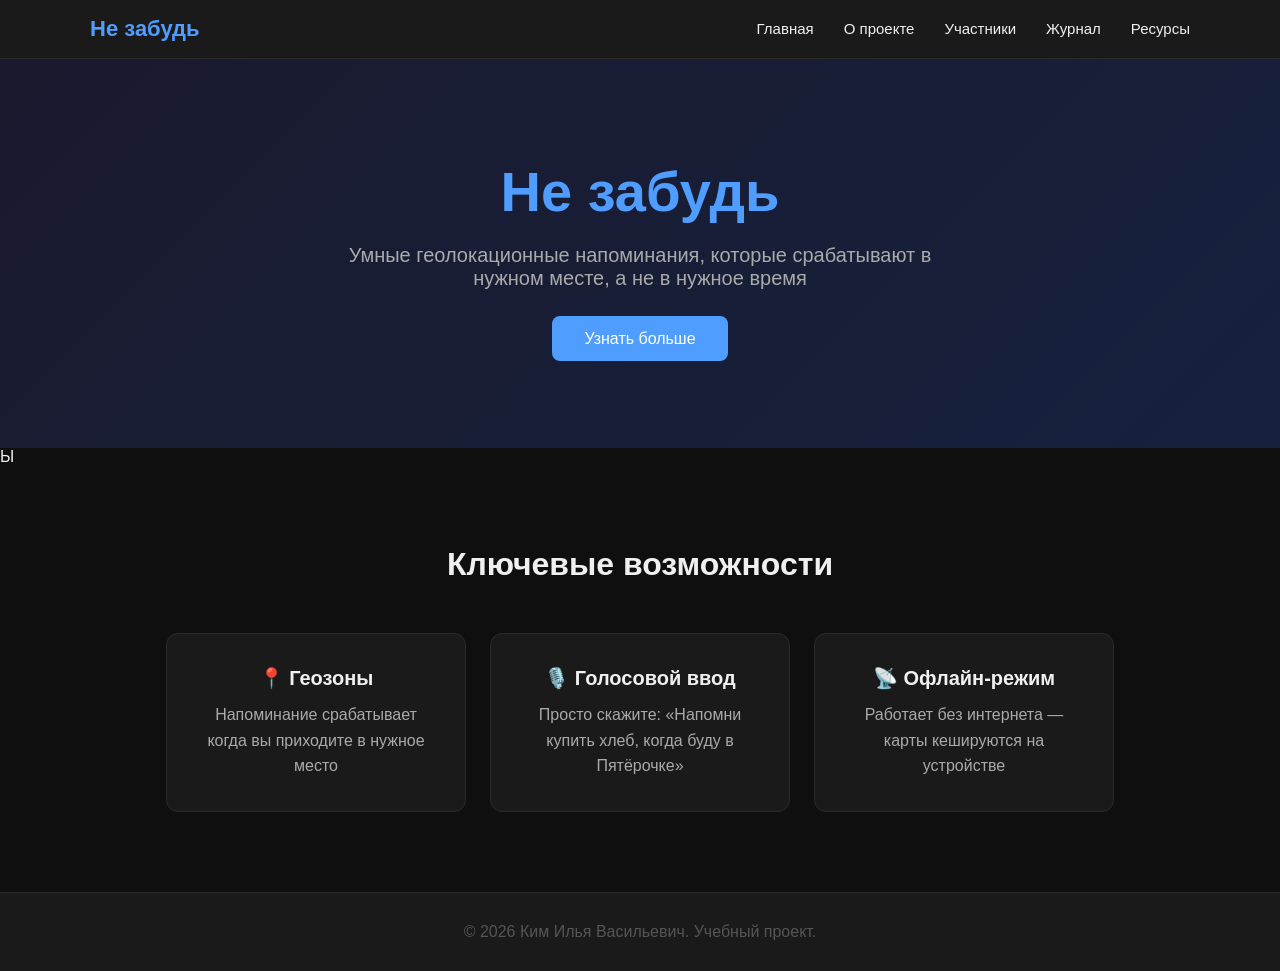
==== site/index.html @ feacd297 "Добавлена главная страница и стили" ====
<!DOCTYPE html>
<html lang="ru">
<head>
    <meta charset="UTF-8">
    <meta name="viewport" content="width=device-width, initial-scale=1.0">
    <title>Не забудь</title>
    <link rel="stylesheet" href="css/style.css">
</head>
<body>

    <header>
        <nav>
            <div class="logo">Не забудь</div>
            <ul>
                <li><a href="index.html">Главная</a></li>
                <li><a href="about.html">О проекте</a></li>
                <li><a href="team.html">Участники</a></li>
                <li><a href="journal.html">Журнал</a></li>
                <li><a href="resources.html">Ресурсы</a></li>
            </ul>
        </nav>
    </header>

    <main>
        <section class="hero">
            <h1>Не забудь</h1>
            <p>Умные геолокационные напоминания, которые срабатывают в нужном месте, а не в нужное время</p>
            <a href="about.html" class="btn">Узнать больше</a>
        </section>Ы

        <section class="features">
            <h2>Ключевые возможности</h2>
            <div class="cards">
                <div class="card">
                    <h3>📍 Геозоны</h3>
                    <p>Напоминание срабатывает когда вы приходите в нужное место</p>
                </div>
                <div class="card">
                    <h3>🎙️ Голосовой ввод</h3>
                    <p>Просто скажите: «Напомни купить хлеб, когда буду в Пятёрочке»</p>
                </div>
                <div class="card">
                    <h3>📡 Офлайн-режим</h3>
                    <p>Работает без интернета — карты кешируются на устройстве</p>
                </div>
            </div>
        </section>
    </main>

    <footer>
        <p>© 2026 Ким Илья Васильевич. Учебный проект.</p>
    </footer>

</body>
</html>
---- site/css/style.css ----
* {
    margin: 0;
    padding: 0;
    box-sizing: border-box;
}

body {
    font-family: 'Segoe UI', sans-serif;
    background-color: #0f0f0f;
    color: #f0f0f0;
}

/* НАВИГАЦИЯ */
header {
    background-color: #1a1a1a;
    padding: 16px 40px;
    position: sticky;
    top: 0;
    z-index: 100;
    border-bottom: 1px solid #2a2a2a;
}

nav {
    display: flex;
    justify-content: space-between;
    align-items: center;
    max-width: 1100px;
    margin: 0 auto;
}

.logo {
    font-size: 22px;
    font-weight: 700;
    color: #4f9eff;
}

nav ul {
    list-style: none;
    display: flex;
    gap: 30px;
}

nav ul a {
    color: #f0f0f0;
    text-decoration: none;
    font-size: 15px;
    transition: color 0.2s;
}

nav ul a:hover {
    color: #4f9eff;
}

/* ГЛАВНЫЙ БЛОК */
.hero {
    text-align: center;
    padding: 100px 20px;
    background: linear-gradient(135deg, #1a1a2e, #16213e);
}

.hero h1 {
    font-size: 56px;
    margin-bottom: 20px;
    color: #4f9eff;
}

.hero p {
    font-size: 20px;
    color: #aaa;
    max-width: 600px;
    margin: 0 auto 40px;
}

.btn {
    background-color: #4f9eff;
    color: #fff;
    padding: 14px 32px;
    border-radius: 8px;
    text-decoration: none;
    font-size: 16px;
    transition: background 0.2s;
}

.btn:hover {
    background-color: #3a8aee;
}

/* КАРТОЧКИ */
.features {
    padding: 80px 20px;
    max-width: 1100px;
    margin: 0 auto;
    text-align: center;
}

.features h2 {
    font-size: 32px;
    margin-bottom: 50px;
}

.cards {
    display: flex;
    gap: 24px;
    justify-content: center;
    flex-wrap: wrap;
}

.card {
    background-color: #1a1a1a;
    border: 1px solid #2a2a2a;
    border-radius: 12px;
    padding: 32px;
    width: 300px;
    transition: transform 0.2s;
}

.card:hover {
    transform: translateY(-4px);
}

.card h3 {
    font-size: 20px;
    margin-bottom: 12px;
}

.card p {
    color: #aaa;
    line-height: 1.6;
}

/* ФУТЕР */
footer {
    text-align: center;
    padding: 30px;
    background-color: #1a1a1a;
    color: #555;
    border-top: 1px solid #2a2a2a;
}
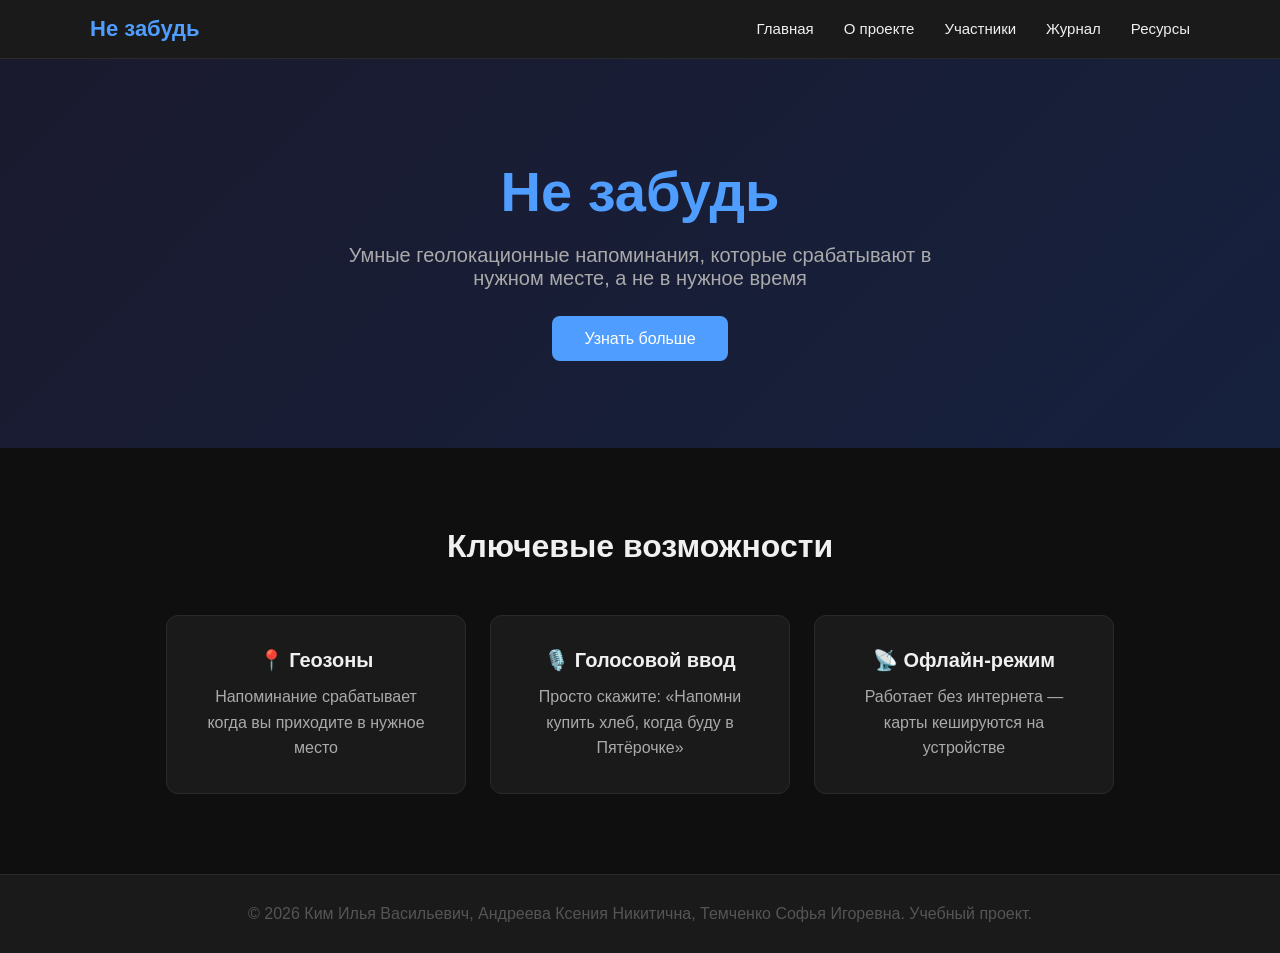
==== commit 2707b5e7: "Изменение главной страницы Добавлены все участники проекта. Исправлены некоторые ошибки" ====
--- a/site/index.html
+++ b/site/index.html
@@ -26,7 +26,7 @@
             <h1>Не забудь</h1>
             <p>Умные геолокационные напоминания, которые срабатывают в нужном месте, а не в нужное время</p>
             <a href="about.html" class="btn">Узнать больше</a>
-        </section>Ы
+        </section>
 
         <section class="features">
             <h2>Ключевые возможности</h2>
@@ -48,7 +48,7 @@
     </main>
 
     <footer>
-        <p>© 2026 Ким Илья Васильевич. Учебный проект.</p>
+        <p>© 2026 Ким Илья Васильевич, Андреева Ксения Никитична, Темченко Софья Игоревна. Учебный проект.</p>
     </footer>
 
 </body>
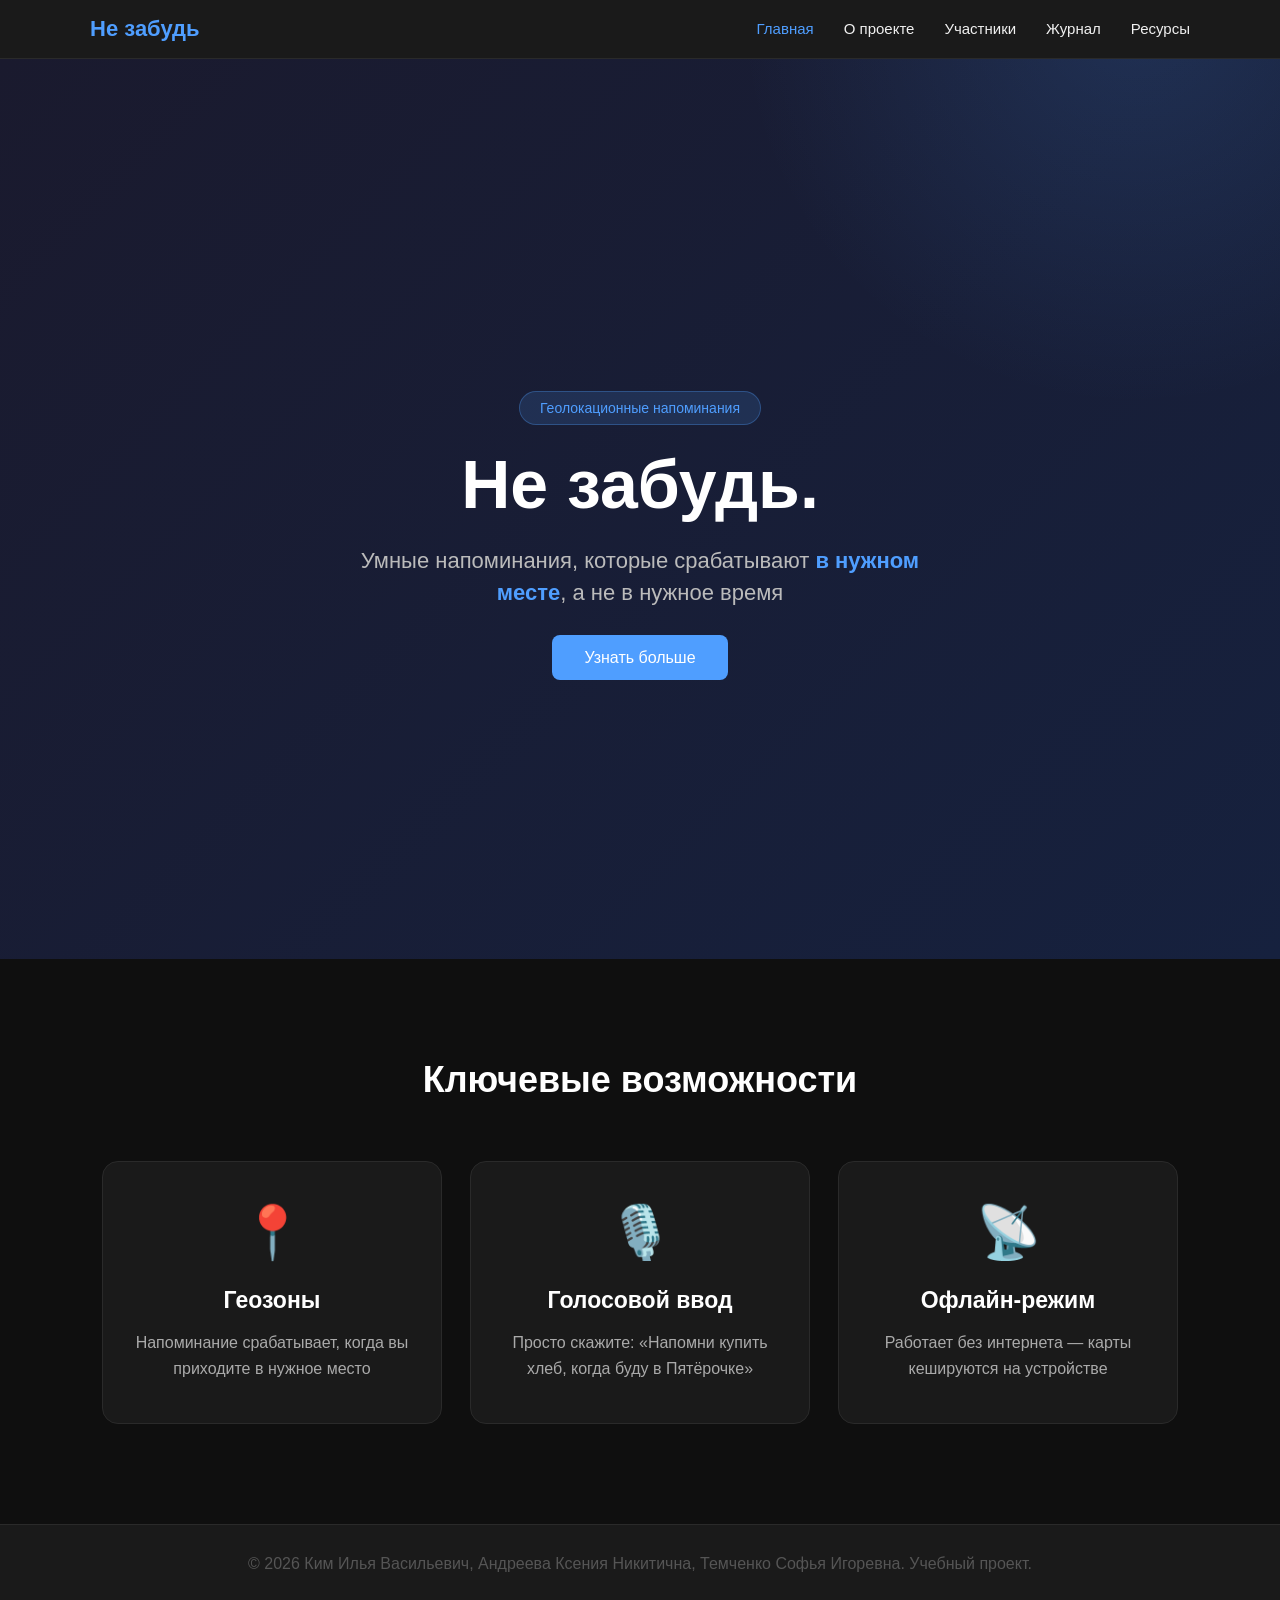
==== commit 3e8c5b74: "Изменение страниц "Главная" и "О проекте" Изменение структуры и стилей страниц "Главная" и "О проект" ====
--- a/site/index.html
+++ b/site/index.html
@@ -4,6 +4,7 @@
     <meta charset="UTF-8">
     <meta name="viewport" content="width=device-width, initial-scale=1.0">
     <title>Не забудь</title>
+    <link rel="stylesheet" href="css/base.css">
     <link rel="stylesheet" href="css/style.css">
 </head>
 <body>
@@ -12,7 +13,7 @@
         <nav>
             <div class="logo">Не забудь</div>
             <ul>
-                <li><a href="index.html">Главная</a></li>
+                <li><a href="index.html" class="active">Главная</a></li>
                 <li><a href="about.html">О проекте</a></li>
                 <li><a href="team.html">Участники</a></li>
                 <li><a href="journal.html">Журнал</a></li>
@@ -23,24 +24,34 @@
 
     <main>
         <section class="hero">
-            <h1>Не забудь</h1>
-            <p>Умные геолокационные напоминания, которые срабатывают в нужном месте, а не в нужное время</p>
-            <a href="about.html" class="btn">Узнать больше</a>
+            <div class="hero-content">
+                <div class="hero-badge">Геолокационные напоминания</div>
+                <h1>Не забудь<span class="accent">.</span></h1>
+                <p>Умные напоминания, которые срабатывают <strong>в нужном месте</strong>, а не в нужное время</p>
+                <a href="about.html" class="btn">Узнать больше</a>
+            </div>
+            
+            <div class="hero-visual">
+                <div class="mockup">📱</div>
+            </div>
         </section>
 
         <section class="features">
             <h2>Ключевые возможности</h2>
             <div class="cards">
-                <div class="card">
-                    <h3>📍 Геозоны</h3>
-                    <p>Напоминание срабатывает когда вы приходите в нужное место</p>
+                <div class="card fade-in">
+                    <div class="card-icon">📍</div>
+                    <h3>Геозоны</h3>
+                    <p>Напоминание срабатывает, когда вы приходите в нужное место</p>
                 </div>
-                <div class="card">
-                    <h3>🎙️ Голосовой ввод</h3>
+                <div class="card fade-in">
+                    <div class="card-icon">🎙️</div>
+                    <h3>Голосовой ввод</h3>
                     <p>Просто скажите: «Напомни купить хлеб, когда буду в Пятёрочке»</p>
                 </div>
-                <div class="card">
-                    <h3>📡 Офлайн-режим</h3>
+                <div class="card fade-in">
+                    <div class="card-icon">📡</div>
+                    <h3>Офлайн-режим</h3>
                     <p>Работает без интернета — карты кешируются на устройстве</p>
                 </div>
             </div>
@@ -51,5 +62,27 @@
         <p>© 2026 Ким Илья Васильевич, Андреева Ксения Никитична, Темченко Софья Игоревна. Учебный проект.</p>
     </footer>
 
+   <script>
+    const observer = new IntersectionObserver((entries) => {
+        entries.forEach(entry => {
+            if (entry.isIntersecting) {
+                entry.target.classList.add('visible');
+            }
+        });
+    }, { threshold: 0.1 });
+
+    document.querySelectorAll('.fade-in').forEach(el => observer.observe(el));
+
+    // Максимально плавная анимация hero
+    function animateHero() {
+        const heroContent = document.querySelector('.hero-content');
+        heroContent.classList.add('visible');
+    }
+
+    window.addEventListener('load', () => {
+        setTimeout(animateHero, 500); // старт чуть позже
+    });
+</script>
+
 </body>
 </html>
--- a/site/css/base.css
+++ b/site/css/base.css
@@ -0,0 +1,134 @@
+* {
+    margin: 0;
+    padding: 0;
+    box-sizing: border-box;
+}
+
+body {
+    font-family: 'Segoe UI', sans-serif;
+    background-color: #0f0f0f;
+    color: #f0f0f0;
+}
+
+/* НАВИГАЦИЯ */
+header {
+    background-color: #1a1a1a;
+    padding: 16px 40px;
+    position: sticky;
+    top: 0;
+    z-index: 100;
+    border-bottom: 1px solid #2a2a2a;
+}
+
+nav {
+    display: flex;
+    justify-content: space-between;
+    align-items: center;
+    max-width: 1100px;
+    margin: 0 auto;
+}
+
+.logo {
+    font-size: 22px;
+    font-weight: 700;
+    color: #4f9eff;
+}
+
+nav ul {
+    list-style: none;
+    display: flex;
+    gap: 30px;
+}
+
+nav ul a {
+    color: #f0f0f0;
+    text-decoration: none;
+    font-size: 15px;
+    transition: color 0.2s;
+}
+
+nav ul a:hover {
+    color: #4f9eff;
+}
+
+nav ul a.active {
+    color: #4f9eff;
+}
+
+/* КНОПКА */
+.btn {
+    background-color: #4f9eff;
+    color: #fff;
+    padding: 14px 32px;
+    border-radius: 8px;
+    text-decoration: none;
+    font-size: 16px;
+    transition: background 0.2s;
+}
+
+.btn:hover {
+    background-color: #3a8aee;
+}
+
+/* ФУТЕР */
+footer {
+    text-align: center;
+    padding: 30px;
+    background-color: #1a1a1a;
+    color: #555;
+    border-top: 1px solid #2a2a2a;
+}
+
+/* АНИМАЦИИ */
+.fade-in {
+    opacity: 0;
+    transform: translateY(24px);
+    transition: opacity 0.6s ease, transform 0.6s ease;
+}
+
+.fade-in.visible {
+    opacity: 1;
+    transform: translateY(0);
+}
+
+/* PAGE HERO (общий для всех страниц) */
+.page-hero {
+    text-align: center;
+    padding: 80px 20px;
+    background: linear-gradient(135deg, #1a1a2e, #16213e);
+    position: relative;
+    overflow: hidden;
+}
+
+.page-hero::before {
+    content: '';
+    position: absolute;
+    width: 400px;
+    height: 400px;
+    background: radial-gradient(circle, rgba(79,158,255,0.15), transparent);
+    top: -100px;
+    right: -100px;
+    border-radius: 50%;
+}
+
+.page-tag {
+    display: inline-block;
+    background: rgba(79,158,255,0.15);
+    color: #4f9eff;
+    padding: 6px 16px;
+    border-radius: 20px;
+    font-size: 13px;
+    margin-bottom: 16px;
+    border: 1px solid rgba(79,158,255,0.3);
+}
+
+.page-hero h1 {
+    font-size: 48px;
+    color: #fff;
+    margin-bottom: 12px;
+}
+
+.page-hero p {
+    color: #aaa;
+    font-size: 18px;
+}
--- a/site/css/style.css
+++ b/site/css/style.css
@@ -1,106 +1,113 @@
-* {
-    margin: 0;
-    padding: 0;
-    box-sizing: border-box;
-}
-
-body {
-    font-family: 'Segoe UI', sans-serif;
-    background-color: #0f0f0f;
-    color: #f0f0f0;
-}
-
-/* НАВИГАЦИЯ */
-header {
-    background-color: #1a1a1a;
-    padding: 16px 40px;
-    position: sticky;
-    top: 0;
-    z-index: 100;
-    border-bottom: 1px solid #2a2a2a;
-}
-
-nav {
+/* ==================== HERO ==================== */
+.hero {
+    min-height: 100vh;
     display: flex;
-    justify-content: space-between;
     align-items: center;
-    max-width: 1100px;
-    margin: 0 auto;
-}
-
-.logo {
+    justify-content: center;
+    position: relative;
+    background: linear-gradient(135deg, #1a1a2e, #16213e);
+    overflow: hidden;
+    padding: 120px 20px 80px;
+}
+
+.hero::before {
+    content: '';
+    position: absolute;
+    top: -50%;
+    right: -20%;
+    width: 800px;
+    height: 800px;
+    background: radial-gradient(circle, rgba(79, 158, 255, 0.15), transparent 70%);
+    z-index: 1;
+}
+
+.hero-content {
+    max-width: 700px;
+    text-align: center;
+    z-index: 2;
+    position: relative;
+}
+
+.hero-badge {
+    display: inline-block;
+    background: rgba(79, 158, 255, 0.15);
+    color: #4f9eff;
+    padding: 8px 20px;
+    border-radius: 50px;
+    font-size: 14px;
+    font-weight: 500;
+    margin-bottom: 24px;
+    border: 1px solid rgba(79, 158, 255, 0.3);
+}
+
+.hero h1 {
+    font-size: 68px;
+    line-height: 1.05;
+    margin-bottom: 24px;
+    color: #fff;
+}
+
+.hero h1 .accent {
+    color: #fff;
+}
+
+.hero p {
     font-size: 22px;
-    font-weight: 700;
+    color: #bbb;
+    max-width: 620px;
+    margin: 0 auto 40px;
+    line-height: 1.45;
+}
+
+.hero p strong {
     color: #4f9eff;
 }
 
-nav ul {
-    list-style: none;
+/* Мокап телефона */
+.hero-visual {
+    position: absolute;
+    bottom: -60px;
+    right: 8%;
+    width: 280px;
+    height: 580px;
+    background: #111;
+    border: 14px solid #1f1f1f;
+    border-radius: 48px;
+    box-shadow: 0 30px 70px rgba(0, 0, 0, 0.7);
+    z-index: 2;
+    display: none; /* Скрыл по умолчанию, чтобы не ломал на маленьких экранах */
+}
+
+.mockup {
+    width: 100%;
+    height: 100%;
+    background: linear-gradient(180deg, #1a1a2e, #0f0f0f);
+    border-radius: 36px;
     display: flex;
-    gap: 30px;
-}
-
-nav ul a {
-    color: #f0f0f0;
-    text-decoration: none;
-    font-size: 15px;
-    transition: color 0.2s;
-}
-
-nav ul a:hover {
+    align-items: center;
+    justify-content: center;
+    font-size: 80px;
     color: #4f9eff;
 }
 
-/* ГЛАВНЫЙ БЛОК */
-.hero {
-    text-align: center;
+/* ==================== FEATURES ==================== */
+.features {
     padding: 100px 20px;
-    background: linear-gradient(135deg, #1a1a2e, #16213e);
-}
-
-.hero h1 {
-    font-size: 56px;
-    margin-bottom: 20px;
-    color: #4f9eff;
-}
-
-.hero p {
-    font-size: 20px;
-    color: #aaa;
-    max-width: 600px;
-    margin: 0 auto 40px;
-}
-
-.btn {
-    background-color: #4f9eff;
-    color: #fff;
-    padding: 14px 32px;
-    border-radius: 8px;
-    text-decoration: none;
-    font-size: 16px;
-    transition: background 0.2s;
-}
-
-.btn:hover {
-    background-color: #3a8aee;
-}
-
-/* КАРТОЧКИ */
-.features {
-    padding: 80px 20px;
-    max-width: 1100px;
+    max-width: 1200px;
     margin: 0 auto;
     text-align: center;
+    background-color: #0f0f0f;
 }
 
 .features h2 {
-    font-size: 32px;
-    margin-bottom: 50px;
+    font-size: 36px;
+    margin-bottom: 60px;
+    color: #fff;
 }
 
 .cards {
     display: flex;
-    gap: 24px;
+    gap: 28px;
     justify-content: center;
     flex-wrap: wrap;
 }
@@ -108,31 +115,88 @@
 .card {
     background-color: #1a1a1a;
     border: 1px solid #2a2a2a;
-    border-radius: 12px;
-    padding: 32px;
-    width: 300px;
-    transition: transform 0.2s;
+    border-radius: 16px;
+    padding: 40px 28px;
+    width: 340px;
+    transition: all 0.4s cubic-bezier(0.4, 0, 0.2, 1);
+    position: relative;
+    overflow: hidden;
+}
+
+.card::before {
+    content: '';
+    position: absolute;
+    top: 0;
+    left: 0;
+    width: 100%;
+    height: 4px;
+    background: linear-gradient(to right, transparent, #4f9eff, transparent);
+    transform: scaleX(0);
+    transition: transform 0.4s ease;
 }
 
 .card:hover {
-    transform: translateY(-4px);
+    transform: translateY(-12px);
+    border-color: #4f9eff;
+    box-shadow: 0 25px 50px rgba(79, 158, 255, 0.15);
+}
+
+.card:hover::before {
+    transform: scaleX(1);
+}
+
+.card-icon {
+    font-size: 52px;
+    margin-bottom: 24px;
+    transition: transform 0.4s ease;
+}
+
+.card:hover .card-icon {
+    transform: scale(1.2) rotate(8deg);
 }
 
 .card h3 {
-    font-size: 20px;
-    margin-bottom: 12px;
+    font-size: 23px;
+    margin-bottom: 16px;
+    color: #fff;
 }
 
 .card p {
     color: #aaa;
-    line-height: 1.6;
-}
-
-/* ФУТЕР */
-footer {
-    text-align: center;
-    padding: 30px;
-    background-color: #1a1a1a;
-    color: #555;
-    border-top: 1px solid #2a2a2a;
+    line-height: 1.65;
+}
+
+/* ==================== STAGGERED HERO ANIMATION ==================== */
+/* Максимально плавная версия */
+.hero-content > * {
+    opacity: 0;
+    transform: translateY(35px);
+    transition: all 1.35s cubic-bezier(0.25, 0.1, 0.25, 1);
+}
+
+.hero-badge {
+    transition-delay: 0.3s;
+}
+
+.hero h1 {
+    transition-delay: 0.7s;
+}
+
+.hero p {
+    transition-delay: 1.2s;
+}
+
+.hero .btn {
+    transition-delay: 1.7s;
+}
+
+/* Активное состояние */
+.hero-content.visible > * {
+    opacity: 1;
+    transform: translateY(0);
+}
+
+/* Цвет точки в заголовке */
+.hero h1 .accent {
+    color: #fff;
 }
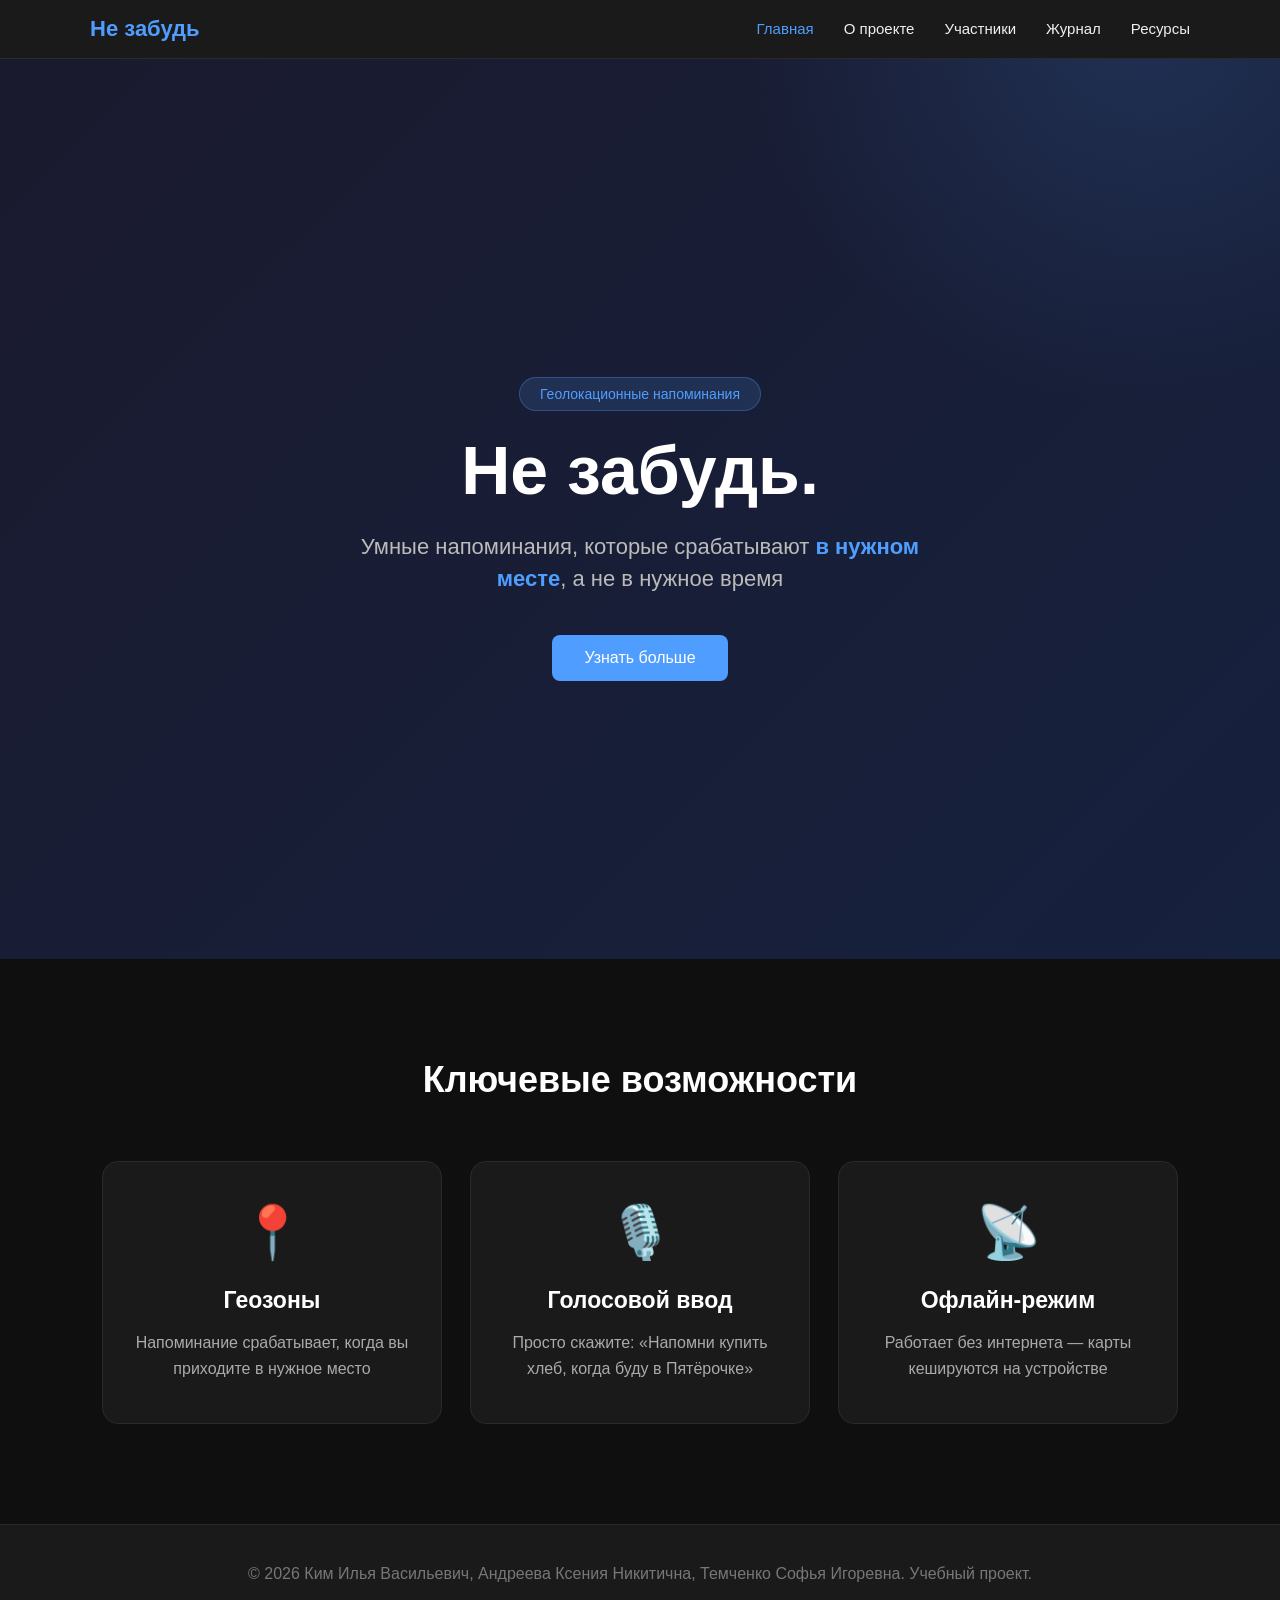
==== commit 68c00dd2: "Страница участников и расширение страницы О проекте" ====
--- a/site/index.html
+++ b/site/index.html
@@ -15,7 +15,7 @@
             <ul>
                 <li><a href="index.html" class="active">Главная</a></li>
                 <li><a href="about.html">О проекте</a></li>
-                <li><a href="team.html">Участники</a></li>
+                <li><a href="participants.html">Участники</a></li>
                 <li><a href="journal.html">Журнал</a></li>
                 <li><a href="resources.html">Ресурсы</a></li>
             </ul>
--- a/site/css/base.css
+++ b/site/css/base.css
@@ -1,134 +1,626 @@
+/* ==================== ОБЩИЕ СТИЛИ ==================== */
+/* Эти стили применяются ко всем страницам сайта */
+
 * {
-    margin: 0;
-    padding: 0;
-    box-sizing: border-box;
+  margin: 0;
+  padding: 0;
+  box-sizing: border-box;
 }
 
 body {
-    font-family: 'Segoe UI', sans-serif;
-    background-color: #0f0f0f;
-    color: #f0f0f0;
+  font-family: 'Inter', 'Segoe UI', sans-serif;
+  background-color: #0f0f0f;
+  color: #f0f0f0;
 }
 
 /* НАВИГАЦИЯ */
 header {
-    background-color: #1a1a1a;
-    padding: 16px 40px;
-    position: sticky;
-    top: 0;
-    z-index: 100;
-    border-bottom: 1px solid #2a2a2a;
+  background-color: #1a1a1a;
+  padding: 16px 40px;
+  position: sticky;
+  top: 0;
+  z-index: 100;
+  border-bottom: 1px solid #2a2a2a;
 }
 
 nav {
-    display: flex;
-    justify-content: space-between;
-    align-items: center;
-    max-width: 1100px;
-    margin: 0 auto;
+  display: flex;
+  justify-content: space-between;
+  align-items: center;
+  max-width: 1100px;
+  margin: 0 auto;
 }
 
 .logo {
-    font-size: 22px;
-    font-weight: 700;
-    color: #4f9eff;
+  font-size: 22px;
+  font-weight: 700;
+  color: #4f9eff;
 }
 
 nav ul {
-    list-style: none;
-    display: flex;
-    gap: 30px;
+  list-style: none;
+  display: flex;
+  gap: 30px;
 }
 
 nav ul a {
-    color: #f0f0f0;
-    text-decoration: none;
-    font-size: 15px;
-    transition: color 0.2s;
-}
-
-nav ul a:hover {
-    color: #4f9eff;
-}
-
-nav ul a.active {
-    color: #4f9eff;
+  color: #f0f0f0;
+  text-decoration: none;
+  font-size: 15px;
+  transition: color 0.2s;
+}
+
+nav ul a:hover, nav ul a.active {
+  color: #4f9eff;
 }
 
 /* КНОПКА */
 .btn {
-    background-color: #4f9eff;
-    color: #fff;
-    padding: 14px 32px;
-    border-radius: 8px;
-    text-decoration: none;
-    font-size: 16px;
-    transition: background 0.2s;
+  background-color: #4f9eff;
+  color: #fff;
+  padding: 14px 32px;
+  border-radius: 8px;
+  text-decoration: none;
+  font-size: 16px;
+  transition: background 0.2s;
+  display: inline-block;
 }
 
 .btn:hover {
-    background-color: #3a8aee;
+  background-color: #3a8aee;
 }
 
 /* ФУТЕР */
 footer {
-    text-align: center;
-    padding: 30px;
-    background-color: #1a1a1a;
-    color: #555;
-    border-top: 1px solid #2a2a2a;
+  text-align: center;
+  padding: 40px 20px;
+  background-color: #1a1a1a;
+  color: #777;
+  border-top: 1px solid #2a2a2a;
+}
+
+footer .polytech-note {
+  color: #4f9eff;
+  font-weight: 600;
+  margin-bottom: 10px;
+  font-size: 15px;
 }
 
 /* АНИМАЦИИ */
 .fade-in {
-    opacity: 0;
-    transform: translateY(24px);
-    transition: opacity 0.6s ease, transform 0.6s ease;
+  opacity: 0;
+  transform: translateY(24px);
+  transition: opacity 0.8s ease, transform 0.8s ease;
 }
 
 .fade-in.visible {
-    opacity: 1;
-    transform: translateY(0);
-}
-
-/* PAGE HERO (общий для всех страниц) */
+  opacity: 1;
+  transform: translateY(0);
+}
+
+
+/* ==================== СТИЛИ СТРАНИЦЫ "О ПРОЕКТЕ" (about.html) ==================== */
+
+/* HERO секция */
 .page-hero {
+  min-height: 100vh;
+  display: flex;
+  flex-direction: column;
+  align-items: center;
+  justify-content: center;
+  text-align: center;
+  padding: 80px 20px;
+  background: linear-gradient(135deg, #1a1a2e, #16213e);
+  position: relative;
+  overflow: hidden;
+}
+
+.page-hero::before {
+  content: '';
+  position: absolute;
+  width: 600px;
+  height: 600px;
+  background: radial-gradient(circle, rgba(79,158,255,0.15), transparent);
+  top: -150px;
+  right: -150px;
+  border-radius: 50%;
+}
+
+.page-tag {
+  display: inline-block;
+  background: rgba(79,158,255,0.15);
+  color: #4f9eff;
+  padding: 8px 20px;
+  border-radius: 50px;
+  font-size: 14px;
+  font-weight: 500;
+  margin-bottom: 24px;
+  border: 1px solid rgba(79,158,255,0.3);
+}
+
+.page-hero h1 {
+  font-size: 64px;
+  color: #fff;
+  margin-bottom: 24px;
+  line-height: 1.1;
+}
+
+.page-hero p {
+  color: #bbb;
+  font-size: 22px;
+  max-width: 700px;
+  margin: 0 auto;
+  line-height: 1.5;
+}
+
+.page-hero p strong {
+  color: #4f9eff;
+}
+
+/* Секция "Контекстная слепота" */
+.context-blindness {
+  min-height: 100vh;
+  display: flex;
+  flex-direction: column;
+  justify-content: center;
+  padding: 100px 20px;
+  max-width: 1200px;
+  margin: 0 auto;
+  text-align: center;
+}
+
+.context-blindness h2 {
+  font-size: 40px;
+  margin-bottom: 20px;
+  color: #fff;
+}
+
+.context-blindness > p {
+  font-size: 18px;
+  color: #aaa;
+  max-width: 800px;
+  margin: 0 auto 60px;
+  line-height: 1.6;
+}
+
+.process-wrapper {
+  display: flex;
+  align-items: center;
+  justify-content: center;
+  flex-wrap: wrap;
+  gap: 16px;
+}
+
+.process-card {
+  background-color: #1a1a1a;
+  border: 1px solid #2a2a2a;
+  border-radius: 16px;
+  padding: 40px 24px;
+  width: 300px;
+  text-align: center;
+  transition: all 0.4s cubic-bezier(0.4, 0, 0.2, 1);
+  position: relative;
+  overflow: hidden;
+}
+
+.process-card::before {
+  content: '';
+  position: absolute;
+  top: 0;
+  left: 0;
+  width: 100%;
+  height: 4px;
+  background: linear-gradient(to right, transparent, #4f9eff, transparent);
+  transform: scaleX(0);
+  transition: transform 0.4s ease;
+}
+
+.process-card:hover {
+  transform: translateY(-12px);
+  border-color: #4f9eff;
+  box-shadow: 0 25px 50px rgba(79, 158, 255, 0.15);
+}
+
+.process-card:hover::before {
+  transform: scaleX(1);
+}
+
+.process-card svg {
+  width: 120px;
+  height: 120px;
+  margin-bottom: 24px;
+  transition: transform 0.4s ease;
+}
+
+.process-card:hover svg {
+  transform: scale(1.1);
+}
+
+.process-card h3 {
+  font-size: 20px;
+  color: #fff;
+  margin-bottom: 12px;
+}
+
+.process-card p {
+  color: #aaa;
+  font-size: 15px;
+  line-height: 1.5;
+}
+
+.process-arrow {
+  display: flex;
+  align-items: center;
+  justify-content: center;
+  color: #4f9eff;
+  opacity: 0.6;
+  flex-shrink: 0;
+}
+
+.process-arrow svg {
+  width: 32px;
+  height: 32px;
+}
+
+/* Секция "Преимущества" */
+.advantages {
+  padding: 100px 20px;
+  background-color: #121212;
+}
+
+.advantages-inner {
+  max-width: 1200px;
+  margin: 0 auto;
+  text-align: center;
+}
+
+.advantages h2 {
+  font-size: 36px;
+  margin-bottom: 60px;
+  color: #fff;
+}
+
+.advantages-grid {
+  display: flex;
+  flex-wrap: wrap;
+  gap: 24px;
+  justify-content: center;
+}
+
+.advantage-item {
+  flex: 1 1 180px;
+  max-width: 220px;
+  background: #1a1a1a;
+  padding: 30px 20px;
+  border-radius: 12px;
+  border: 1px solid #2a2a2a;
+  transition: all 0.3s ease;
+  text-align: center;
+}
+
+.advantage-item:hover {
+  border-color: #4f9eff;
+  background: #1f1f1f;
+  transform: translateY(-5px);
+}
+
+.advantage-item svg {
+  width: 48px;
+  height: 48px;
+  margin-bottom: 16px;
+  color: #4f9eff;
+}
+
+.advantage-item h4 {
+  color: #fff;
+  font-size: 18px;
+  margin-bottom: 10px;
+}
+
+.advantage-item p {
+  color: #aaa;
+  font-size: 14px;
+  line-height: 1.5;
+}
+
+/* Секция "Целевая аудитория" */
+.target-audience {
+  padding: 100px 20px;
+  max-width: 1200px;
+  margin: 0 auto;
+  text-align: center;
+}
+
+.target-audience h2 {
+  font-size: 36px;
+  margin-bottom: 20px;
+  color: #fff;
+}
+
+.target-audience > p {
+  font-size: 18px;
+  color: #aaa;
+  max-width: 800px;
+  margin: 0 auto 60px;
+  line-height: 1.6;
+}
+
+.audience-cards {
+  display: flex;
+  gap: 30px;
+  justify-content: center;
+  flex-wrap: wrap;
+  margin-bottom: 40px;
+}
+
+.audience-card {
+  background: #1a1a1a;
+  border: 1px solid #2a2a2a;
+  border-radius: 16px;
+  padding: 40px 30px;
+  width: 320px;
+  text-align: center;
+  transition: all 0.3s ease;
+}
+
+.audience-card:hover {
+  transform: translateY(-8px);
+  border-color: #4f9eff;
+}
+
+.audience-card svg {
+  width: 72px;
+  height: 72px;
+  margin-bottom: 20px;
+  color: #4f9eff;
+}
+
+.audience-card h3 {
+  color: #fff;
+  font-size: 20px;
+  margin-bottom: 12px;
+}
+
+.audience-card p {
+  color: #aaa;
+  font-size: 15px;
+  line-height: 1.5;
+}
+
+.economic-model {
+  background: rgba(79, 158, 255, 0.05);
+  border: 1px solid rgba(79, 158, 255, 0.2);
+  border-radius: 12px;
+  padding: 30px;
+  max-width: 800px;
+  margin: 0 auto;
+  color: #ccc;
+  font-size: 16px;
+  line-height: 1.6;
+}
+
+.economic-model strong {
+  color: #4f9eff;
+}
+
+
+/* ==================== СТИЛИ СТРАНИЦЫ "УЧАСТНИКИ" (participants.html) ==================== */
+
+.participant-section {
+  min-height: 100vh;
+  display: flex;
+  align-items: center;
+  justify-content: center;
+  padding: 80px 20px;
+  position: relative;
+  overflow: hidden;
+}
+
+.participant-section::before {
+  content: '';
+  position: absolute;
+  width: 600px;
+  height: 600px;
+  background: radial-gradient(circle, rgba(79,158,255,0.08), transparent);
+  border-radius: 50%;
+  pointer-events: none;
+}
+
+.participant-section:nth-child(odd)::before {
+  top: -100px;
+  right: -100px;
+}
+
+.participant-section:nth-child(even)::before {
+  bottom: -100px;
+  left: -100px;
+}
+
+.participant-grid {
+  max-width: 1100px;
+  width: 100%;
+  display: grid;
+  grid-template-columns: 1fr 1fr;
+  gap: 80px;
+  align-items: center;
+  z-index: 1;
+}
+
+/* Swap order for even sections (right image) */
+.participant-section:nth-child(even) .participant-grid {
+  direction: rtl;
+}
+
+.participant-section:nth-child(even) .participant-grid > * {
+  direction: ltr;
+}
+
+.participant-image-wrapper {
+  display: flex;
+  justify-content: center;
+  align-items: center;
+}
+
+.participant-image {
+  width: 320px;
+  height: 320px;
+  border-radius: 50%;
+  object-fit: cover;
+  border: 4px solid #4f9eff;
+  box-shadow: 0 0 40px rgba(79, 158, 255, 0.2);
+  background-color: #1a1a1a;
+}
+
+.participant-info h2 {
+  font-size: 36px;
+  color: #fff;
+  margin-bottom: 8px;
+}
+
+.participant-group {
+  color: #4f9eff;
+  font-size: 18px;
+  font-weight: 600;
+  margin-bottom: 12px;
+}
+
+.participant-specialty {
+  color: #aaa;
+  font-size: 16px;
+  margin-bottom: 30px;
+  padding-bottom: 20px;
+  border-bottom: 1px solid #2a2a2a;
+}
+
+.participant-desc {
+  color: #ccc;
+  font-size: 16px;
+  line-height: 1.7;
+}
+
+.participant-section .participant-grid {
+  opacity: 0;
+  transform: translateY(40px);
+  transition: opacity 1s cubic-bezier(0.25, 0.1, 0.25, 1), 
+              transform 1s cubic-bezier(0.25, 0.1, 0.25, 1);
+}
+
+.participant-section.visible .participant-grid {
+  opacity: 1;
+  transform: translateY(0);
+}
+
+/* Задержки для элементов внутри секции */
+.participant-section .participant-image-wrapper {
+  opacity: 0;
+  transform: translateX(-30px);
+  transition: opacity 0.8s cubic-bezier(0.25, 0.1, 0.25, 1), 
+              transform 0.8s cubic-bezier(0.25, 0.1, 0.25, 1);
+}
+
+.participant-section.visible .participant-image-wrapper {
+  opacity: 1;
+  transform: translateX(0);
+  transition-delay: 0.3s;
+}
+
+.participant-section .participant-info h2 {
+  opacity: 0;
+  transform: translateX(30px);
+  transition: opacity 0.8s cubic-bezier(0.25, 0.1, 0.25, 1), 
+              transform 0.8s cubic-bezier(0.25, 0.1, 0.25, 1);
+}
+
+.participant-section.visible .participant-info h2 {
+  opacity: 1;
+  transform: translateX(0);
+  transition-delay: 0.5s;
+}
+
+.participant-section .participant-group {
+  opacity: 0;
+  transform: translateX(30px);
+  transition: opacity 0.8s cubic-bezier(0.25, 0.1, 0.25, 1), 
+              transform 0.8s cubic-bezier(0.25, 0.1, 0.25, 1);
+}
+
+.participant-section.visible .participant-group {
+  opacity: 1;
+  transform: translateX(0);
+  transition-delay: 0.7s;
+}
+
+.participant-section .participant-specialty {
+  opacity: 0;
+  transform: translateX(30px);
+  transition: opacity 0.8s cubic-bezier(0.25, 0.1, 0.25, 1), 
+              transform 0.8s cubic-bezier(0.25, 0.1, 0.25, 1);
+}
+
+.participant-section.visible .participant-specialty {
+  opacity: 1;
+  transform: translateX(0);
+  transition-delay: 0.9s;
+}
+
+.participant-section .participant-desc {
+  opacity: 0;
+  transform: translateX(30px);
+  transition: opacity 0.8s cubic-bezier(0.25, 0.1, 0.25, 1), 
+              transform 0.8s cubic-bezier(0.25, 0.1, 0.25, 1);
+}
+
+.participant-section.visible .participant-desc {
+  opacity: 1;
+  transform: translateX(0);
+  transition-delay: 1.1s;
+}
+
+/* Для четных секций (изображение справа) меняем направление анимации */
+.participant-section:nth-child(even) .participant-image-wrapper {
+  transform: translateX(30px);
+}
+
+.participant-section:nth-child(even) .participant-info h2,
+.participant-section:nth-child(even) .participant-group,
+.participant-section:nth-child(even) .participant-specialty,
+.participant-section:nth-child(even) .participant-desc {
+  transform: translateX(-30px);
+}
+
+/* Анимация для фоновых кругов */
+.participant-section::before {
+  opacity: 0;
+  transform: scale(0.8);
+  transition: opacity 1.5s ease, transform 1.5s ease;
+}
+
+.participant-section.visible::before {
+  opacity: 1;
+  transform: scale(1);
+  transition-delay: 0.2s;
+}
+           
+
+/* ==================== АДАПТИВНОСТЬ ==================== */
+
+@media (max-width: 768px) {
+  .page-hero h1 { font-size: 42px; }
+  .page-hero p { font-size: 18px; }
+  .process-wrapper { flex-direction: column; }
+  .process-arrow { transform: rotate(90deg); margin: 8px 0; }
+  .advantage-item { max-width: 100%; flex: 1 1 100%; }
+  
+  .participant-grid {
+    grid-template-columns: 1fr;
+    gap: 40px;
     text-align: center;
-    padding: 80px 20px;
-    background: linear-gradient(135deg, #1a1a2e, #16213e);
-    position: relative;
-    overflow: hidden;
-}
-
-.page-hero::before {
-    content: '';
-    position: absolute;
-    width: 400px;
-    height: 400px;
-    background: radial-gradient(circle, rgba(79,158,255,0.15), transparent);
-    top: -100px;
-    right: -100px;
-    border-radius: 50%;
-}
-
-.page-tag {
-    display: inline-block;
-    background: rgba(79,158,255,0.15);
-    color: #4f9eff;
-    padding: 6px 16px;
-    border-radius: 20px;
-    font-size: 13px;
-    margin-bottom: 16px;
-    border: 1px solid rgba(79,158,255,0.3);
-}
-
-.page-hero h1 {
-    font-size: 48px;
-    color: #fff;
-    margin-bottom: 12px;
-}
-
-.page-hero p {
-    color: #aaa;
-    font-size: 18px;
+  }
+  .participant-section:nth-child(even) .participant-grid {
+    direction: ltr;
+  }
+  .participant-image {
+    width: 240px;
+    height: 240px;
+  }
 }
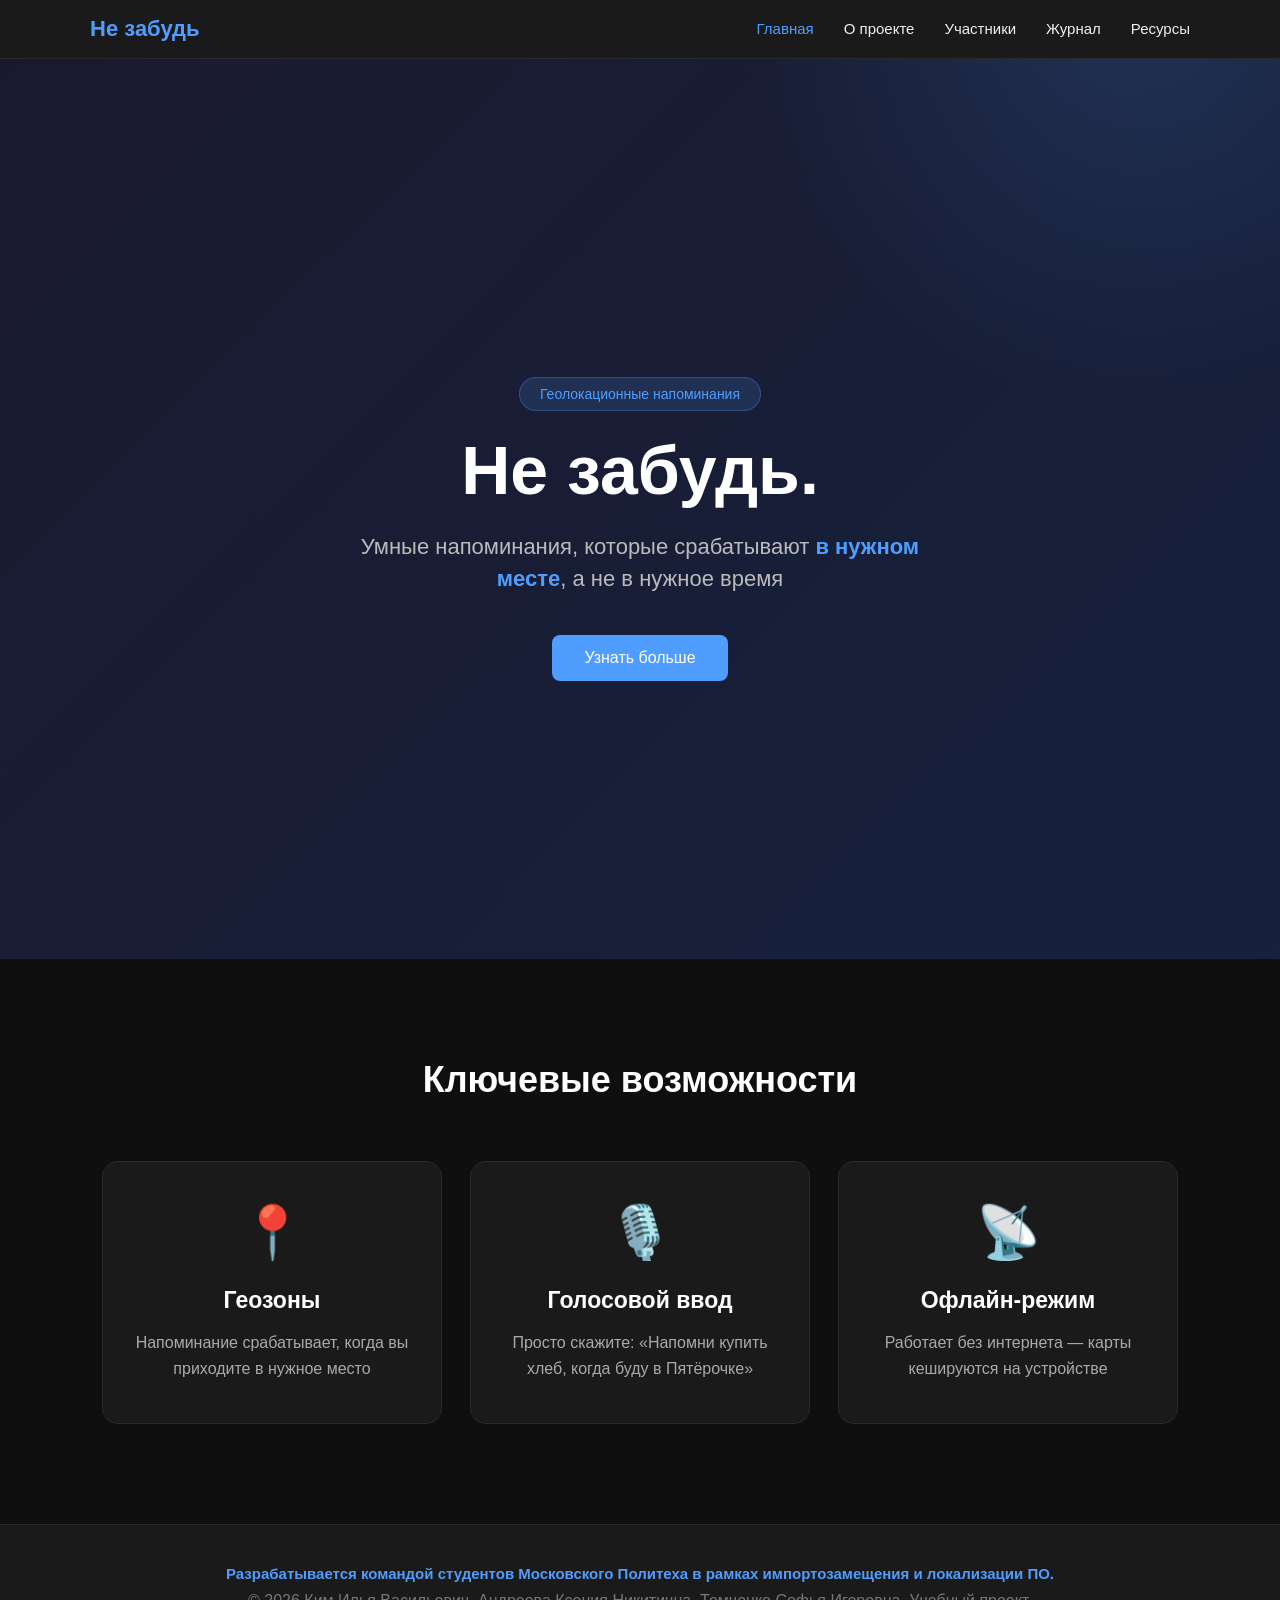
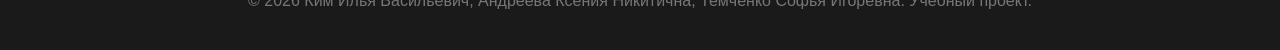
==== commit d71ae503: "исправление footer" ====
--- a/site/index.html
+++ b/site/index.html
@@ -59,7 +59,8 @@
     </main>
 
     <footer>
-        <p>© 2026 Ким Илья Васильевич, Андреева Ксения Никитична, Темченко Софья Игоревна. Учебный проект.</p>
+    <p class="polytech-note">Разрабатывается командой студентов Московского Политеха в рамках импортозамещения и локализации ПО.</p>
+    <p>© 2026 Ким Илья Васильевич, Андреева Ксения Никитична, Темченко Софья Игоревна. Учебный проект.</p>
     </footer>
 
    <script>
